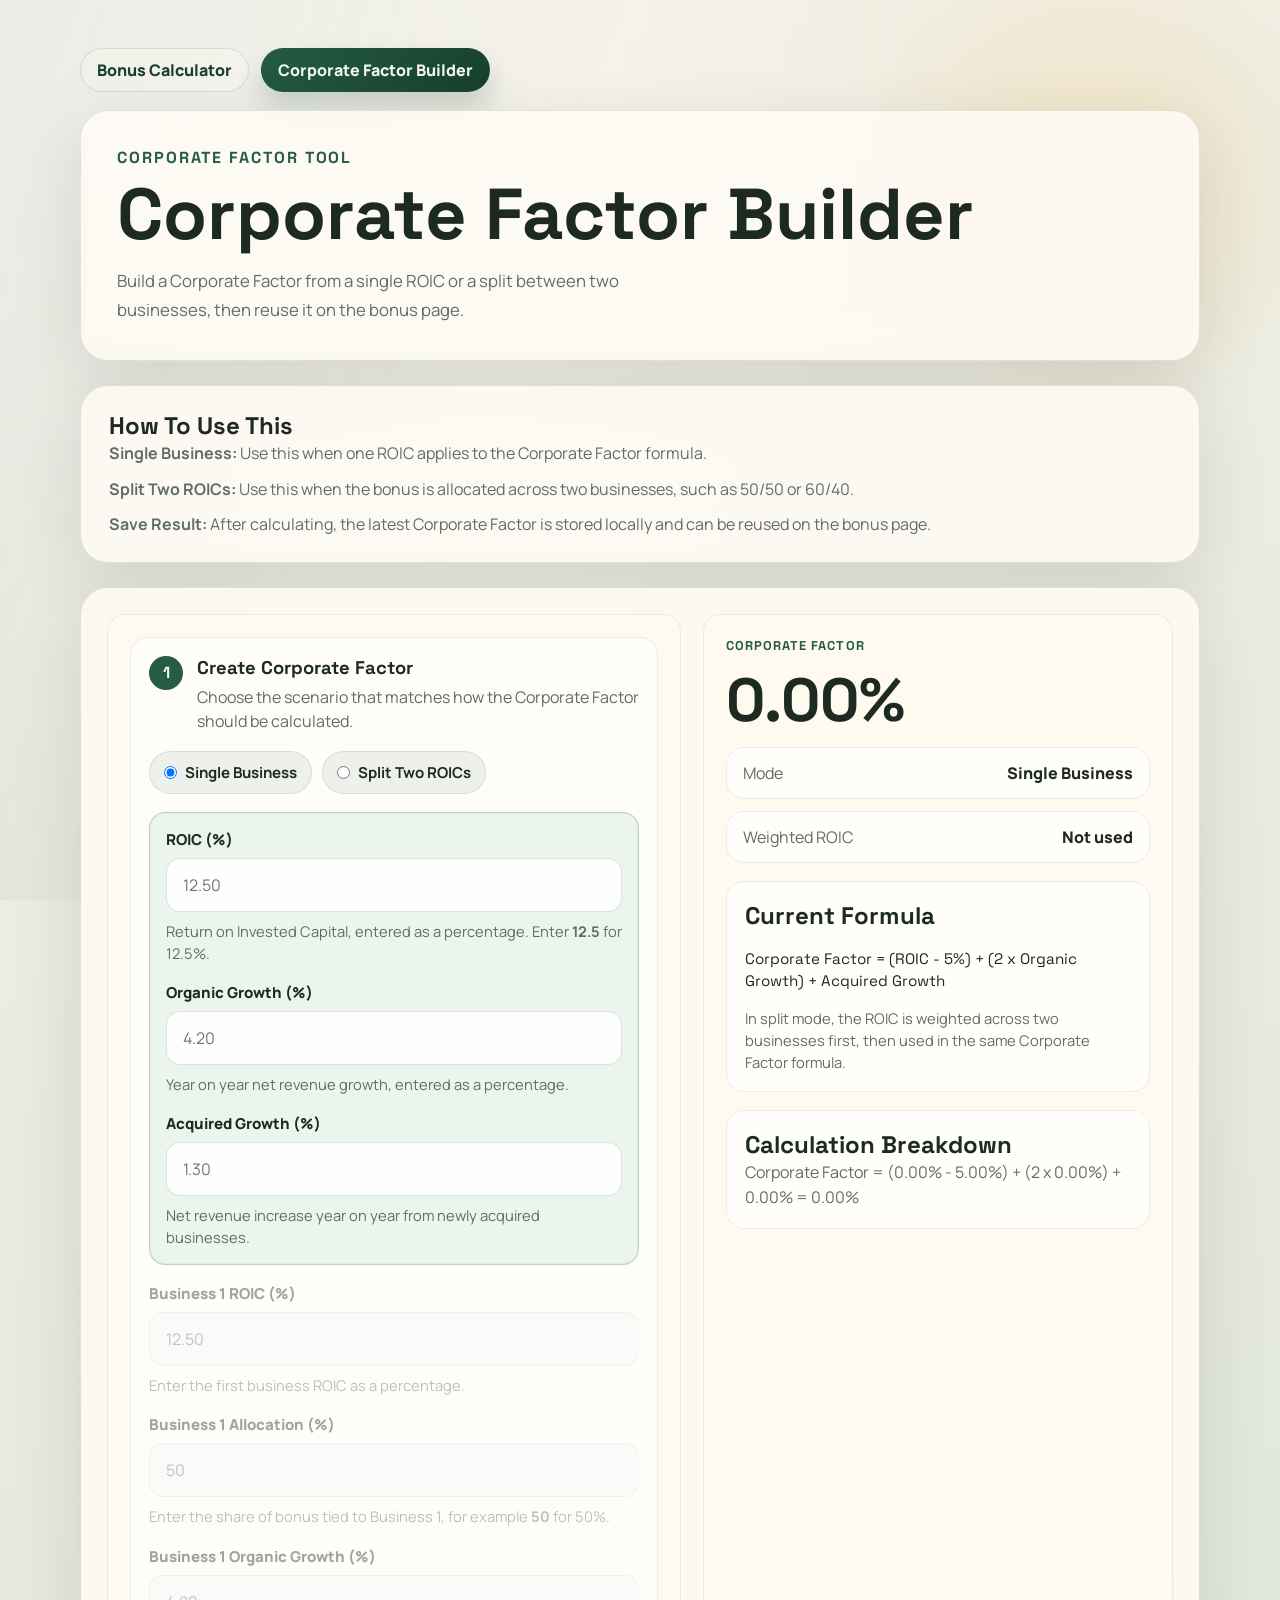
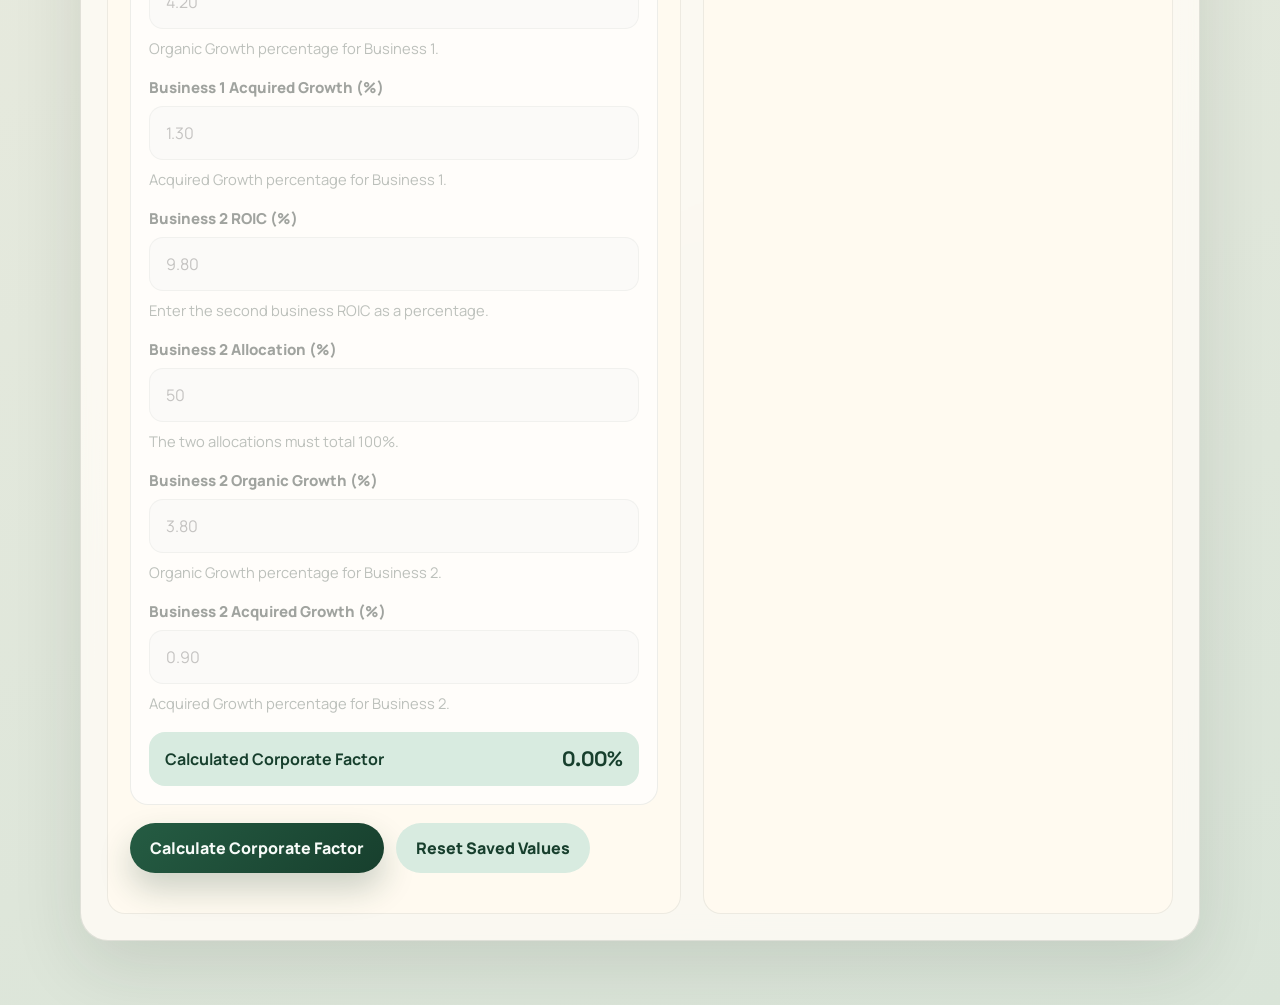
==== corporate-factor.html @ df1e3232 "Split bonus and Corporate Factor workflows" ====
<!DOCTYPE html>
<html lang="en">
<head>
  <meta charset="UTF-8">
  <meta name="viewport" content="width=device-width, initial-scale=1.0">
  <title>Corporate Factor Builder</title>
  <link rel="preconnect" href="https://fonts.googleapis.com">
  <link rel="preconnect" href="https://fonts.gstatic.com" crossorigin>
  <link href="https://fonts.googleapis.com/css2?family=Manrope:wght@400;500;700;800&family=Space+Grotesk:wght@500;700&display=swap" rel="stylesheet">
  <link rel="stylesheet" href="styles.css">
</head>
<body>
  <main class="page-shell">
    <nav class="page-nav" aria-label="Primary">
      <a class="nav-pill" href="index.html">Bonus Calculator</a>
      <a class="nav-pill is-current" href="corporate-factor.html">Corporate Factor Builder</a>
    </nav>

    <section class="hero-card">
      <p class="eyebrow">Corporate Factor Tool</p>
      <h1>Corporate Factor Builder</h1>
      <p class="hero-copy">
        Build a Corporate Factor from a single ROIC or a split between two businesses, then reuse it on the bonus page.
      </p>
    </section>

    <section class="info-card">
      <h2>How To Use This</h2>
      <p><strong>Single Business:</strong> Use this when one ROIC applies to the Corporate Factor formula.</p>
      <p><strong>Split Two ROICs:</strong> Use this when the bonus is allocated across two businesses, such as 50/50 or 60/40.</p>
      <p><strong>Save Result:</strong> After calculating, the latest Corporate Factor is stored locally and can be reused on the bonus page.</p>
    </section>

    <section class="calculator-card">
      <div class="grid single-focus">
        <form id="cf-form" class="input-panel" novalidate>
          <section class="step-card">
            <div class="step-heading">
              <span class="step-number">1</span>
              <div>
                <h2>Create Corporate Factor</h2>
                <p class="step-copy">Choose the scenario that matches how the Corporate Factor should be calculated.</p>
              </div>
            </div>

            <div class="mode-switch" role="radiogroup" aria-label="Corporate Factor builder mode">
              <label class="mode-option">
                <input type="radio" name="cfMode" value="single" checked>
                <span>Single Business</span>
              </label>
              <label class="mode-option">
                <input type="radio" name="cfMode" value="split">
                <span>Split Two ROICs</span>
              </label>
            </div>

            <div id="single-cf-fields" class="mode-panel is-active is-highlighted">
              <div class="field-group">
                <label for="roic">ROIC (%)</label>
                <input id="roic" name="roic" type="number" step="0.01" inputmode="decimal" placeholder="12.50">
                <p class="hint">Return on Invested Capital, entered as a percentage. Enter <strong>12.5</strong> for 12.5%.</p>
              </div>

              <div class="field-group">
                <label for="organicGrowth">Organic Growth (%)</label>
                <input id="organicGrowth" name="organicGrowth" type="number" step="0.01" inputmode="decimal" placeholder="4.20">
                <p class="hint">Year on year net revenue growth, entered as a percentage.</p>
              </div>

              <div class="field-group">
                <label for="acquiredGrowth">Acquired Growth (%)</label>
                <input id="acquiredGrowth" name="acquiredGrowth" type="number" step="0.01" inputmode="decimal" placeholder="1.30">
                <p class="hint">Net revenue increase year on year from newly acquired businesses.</p>
              </div>
            </div>

            <div id="split-cf-fields" class="mode-panel is-inactive">
              <div class="field-group">
                <label for="businessOneRoic">Business 1 ROIC (%)</label>
                <input id="businessOneRoic" name="businessOneRoic" type="number" step="0.01" inputmode="decimal" placeholder="12.50" disabled>
                <p class="hint">Enter the first business ROIC as a percentage.</p>
              </div>

              <div class="field-group">
                <label for="businessOneWeight">Business 1 Allocation (%)</label>
                <input id="businessOneWeight" name="businessOneWeight" type="number" step="0.01" inputmode="decimal" placeholder="50" disabled>
                <p class="hint">Enter the share of bonus tied to Business 1, for example <strong>50</strong> for 50%.</p>
              </div>

              <div class="field-group">
                <label for="businessOneOrganicGrowth">Business 1 Organic Growth (%)</label>
                <input id="businessOneOrganicGrowth" name="businessOneOrganicGrowth" type="number" step="0.01" inputmode="decimal" placeholder="4.20" disabled>
                <p class="hint">Organic Growth percentage for Business 1.</p>
              </div>

              <div class="field-group">
                <label for="businessOneAcquiredGrowth">Business 1 Acquired Growth (%)</label>
                <input id="businessOneAcquiredGrowth" name="businessOneAcquiredGrowth" type="number" step="0.01" inputmode="decimal" placeholder="1.30" disabled>
                <p class="hint">Acquired Growth percentage for Business 1.</p>
              </div>

              <div class="field-group">
                <label for="businessTwoRoic">Business 2 ROIC (%)</label>
                <input id="businessTwoRoic" name="businessTwoRoic" type="number" step="0.01" inputmode="decimal" placeholder="9.80" disabled>
                <p class="hint">Enter the second business ROIC as a percentage.</p>
              </div>

              <div class="field-group">
                <label for="businessTwoWeight">Business 2 Allocation (%)</label>
                <input id="businessTwoWeight" name="businessTwoWeight" type="number" step="0.01" inputmode="decimal" placeholder="50" disabled>
                <p class="hint">The two allocations must total 100%.</p>
              </div>

              <div class="field-group">
                <label for="businessTwoOrganicGrowth">Business 2 Organic Growth (%)</label>
                <input id="businessTwoOrganicGrowth" name="businessTwoOrganicGrowth" type="number" step="0.01" inputmode="decimal" placeholder="3.80" disabled>
                <p class="hint">Organic Growth percentage for Business 2.</p>
              </div>

              <div class="field-group">
                <label for="businessTwoAcquiredGrowth">Business 2 Acquired Growth (%)</label>
                <input id="businessTwoAcquiredGrowth" name="businessTwoAcquiredGrowth" type="number" step="0.01" inputmode="decimal" placeholder="0.90" disabled>
                <p class="hint">Acquired Growth percentage for Business 2.</p>
              </div>
            </div>

            <div class="inline-result">
              <span class="inline-result-label">Calculated Corporate Factor</span>
              <strong id="cf-top-display" class="inline-result-value">0.00%</strong>
            </div>
          </section>

          <div class="button-row">
            <button type="submit" class="primary-button">Calculate Corporate Factor</button>
            <button type="button" id="reset-button" class="secondary-button">Reset Saved Values</button>
          </div>

          <p id="form-message" class="form-message" aria-live="polite"></p>
        </form>

        <aside class="results-panel" aria-live="polite">
          <div class="result-label">Corporate Factor</div>
          <div id="cf-result" class="result-value">0.00%</div>

          <dl class="result-breakdown">
            <div>
              <dt>Mode</dt>
              <dd id="mode-display">Single Business</dd>
            </div>
            <div>
              <dt>Weighted ROIC</dt>
              <dd id="weighted-roic-display">0.00%</dd>
            </div>
          </dl>

          <div class="formula-card">
            <h2>Current Formula</h2>
            <p><code>Corporate Factor = (ROIC - 5%) + (2 x Organic Growth) + Acquired Growth</code></p>
            <p class="formula-note">
              In split mode, the ROIC is weighted across two businesses first, then used in the same Corporate Factor formula.
            </p>
          </div>

          <div class="breakdown-card">
            <h2>Calculation Breakdown</h2>
            <p id="corporate-breakdown" class="breakdown-line">Corporate Factor = (0.00% - 5.00%) + (2 x 0.00%) + 0.00% = -5.00%</p>
          </div>
        </aside>
      </div>
    </section>
  </main>

  <script src="corporate-factor.js"></script>
</body>
</html>
---- styles.css ----
:root {
  --bg-top: #f4efe3;
  --bg-bottom: #d9e4d8;
  --surface: rgba(255, 252, 246, 0.84);
  --surface-strong: rgba(255, 250, 241, 0.96);
  --border: rgba(35, 52, 39, 0.12);
  --text: #1d2a22;
  --muted: #5f6e64;
  --accent: #255c43;
  --accent-strong: #173f2d;
  --accent-soft: #d8ebe0;
  --shadow: 0 24px 70px rgba(29, 42, 34, 0.12);
  --radius-large: 28px;
  --radius-medium: 18px;
}

* {
  box-sizing: border-box;
}

body {
  margin: 0;
  min-height: 100vh;
  font-family: "Manrope", sans-serif;
  color: var(--text);
  background:
    radial-gradient(circle at top left, rgba(255, 255, 255, 0.7), transparent 32%),
    linear-gradient(160deg, var(--bg-top), var(--bg-bottom));
}

body::before {
  content: "";
  position: fixed;
  inset: 0;
  pointer-events: none;
  background:
    linear-gradient(110deg, rgba(37, 92, 67, 0.08), transparent 40%),
    radial-gradient(circle at 85% 20%, rgba(245, 190, 92, 0.22), transparent 18%);
}

.page-shell {
  max-width: 1160px;
  margin: 0 auto;
  padding: 48px 20px 64px;
}

.page-nav {
  display: flex;
  flex-wrap: wrap;
  gap: 12px;
  margin-bottom: 18px;
}

.nav-pill {
  display: inline-flex;
  align-items: center;
  justify-content: center;
  min-height: 42px;
  padding: 10px 16px;
  border-radius: 999px;
  border: 1px solid rgba(37, 92, 67, 0.14);
  background: rgba(255, 252, 246, 0.72);
  color: var(--accent-strong);
  text-decoration: none;
  font-weight: 800;
  transition: transform 160ms ease, background 160ms ease, box-shadow 160ms ease;
}

.nav-pill:hover {
  transform: translateY(-1px);
}

.nav-pill.is-current {
  background: linear-gradient(135deg, var(--accent), var(--accent-strong));
  color: #f7fbf8;
  box-shadow: 0 16px 28px rgba(23, 63, 45, 0.18);
}

.hero-card,
.info-card,
.calculator-card {
  backdrop-filter: blur(20px);
  background: var(--surface);
  border: 1px solid var(--border);
  border-radius: var(--radius-large);
  box-shadow: var(--shadow);
}

.hero-card {
  padding: 36px;
  margin-bottom: 24px;
}

.info-card {
  padding: 24px 28px;
  margin-bottom: 24px;
}

.info-card p {
  margin: 0 0 10px;
  line-height: 1.6;
  color: var(--muted);
}

.info-card p:last-child {
  margin-bottom: 0;
}

.eyebrow {
  margin: 0 0 12px;
  font-family: "Space Grotesk", sans-serif;
  font-weight: 700;
  letter-spacing: 0.12em;
  text-transform: uppercase;
  color: var(--accent);
}

h1,
h2 {
  margin: 0;
  font-family: "Space Grotesk", sans-serif;
}

h1 {
  max-width: none;
  font-size: clamp(2.4rem, 6vw, 4.5rem);
  line-height: 0.96;
  white-space: nowrap;
}

.hero-copy {
  max-width: 58ch;
  margin: 18px 0 0;
  font-size: 1.05rem;
  line-height: 1.7;
  color: var(--muted);
}

.calculator-card {
  padding: 26px;
}

.grid {
  display: grid;
  grid-template-columns: minmax(320px, 1.15fr) minmax(280px, 0.85fr);
  gap: 22px;
}

.grid.single-focus {
  grid-template-columns: minmax(360px, 1.1fr) minmax(300px, 0.9fr);
}

.input-panel,
.results-panel {
  background: var(--surface-strong);
  border: 1px solid rgba(35, 52, 39, 0.08);
  border-radius: var(--radius-medium);
  padding: 22px;
}

.input-panel {
  display: grid;
  gap: 18px;
}

.step-card {
  display: grid;
  gap: 18px;
  padding: 18px;
  border-radius: 18px;
  border: 1px solid rgba(35, 52, 39, 0.08);
  background: rgba(255, 255, 255, 0.66);
}

.step-heading {
  display: flex;
  gap: 14px;
  align-items: flex-start;
}

.step-heading h2 {
  font-size: 1.15rem;
  margin-bottom: 6px;
}

.step-copy {
  margin: 0;
  color: var(--muted);
  line-height: 1.5;
}

.step-number {
  display: inline-flex;
  width: 34px;
  height: 34px;
  align-items: center;
  justify-content: center;
  border-radius: 999px;
  background: var(--accent);
  color: #f7fbf8;
  font-family: "Space Grotesk", sans-serif;
  font-weight: 700;
  flex: 0 0 auto;
}

.mode-switch {
  display: flex;
  flex-wrap: wrap;
  gap: 10px;
}

.mode-option {
  display: inline-flex;
  align-items: center;
  gap: 8px;
  padding: 10px 14px;
  border-radius: 999px;
  background: rgba(37, 92, 67, 0.08);
  border: 1px solid rgba(37, 92, 67, 0.12);
  cursor: pointer;
  font-weight: 700;
}

.mode-option input {
  width: auto;
  margin: 0;
}

.mode-panel {
  display: grid;
  gap: 18px;
  transition: opacity 160ms ease, filter 160ms ease, transform 160ms ease;
}

.mode-panel.is-inactive {
  opacity: 0.42;
  filter: grayscale(0.18);
}

.mode-panel.is-active {
  opacity: 1;
}

.mode-panel.is-highlighted {
  padding: 16px;
  border-radius: 16px;
  border: 1px solid rgba(37, 92, 67, 0.22);
  background: rgba(216, 235, 224, 0.52);
  box-shadow: inset 0 0 0 1px rgba(37, 92, 67, 0.06);
}

.field-group {
  display: grid;
  gap: 8px;
}

.mode-panel.is-inactive input {
  background: rgba(245, 245, 245, 0.92);
  border-color: rgba(95, 110, 100, 0.16);
  color: rgba(29, 42, 34, 0.58);
}

label {
  font-weight: 800;
  font-size: 0.94rem;
}

input {
  width: 100%;
  padding: 15px 16px;
  border-radius: 14px;
  border: 1px solid rgba(37, 92, 67, 0.16);
  background: rgba(255, 255, 255, 0.88);
  font: inherit;
  color: var(--text);
  transition: border-color 160ms ease, transform 160ms ease, box-shadow 160ms ease;
}

input:focus {
  outline: none;
  border-color: rgba(37, 92, 67, 0.72);
  box-shadow: 0 0 0 4px rgba(37, 92, 67, 0.12);
  transform: translateY(-1px);
}

.hint,
.formula-note,
.form-message {
  margin: 0;
  color: var(--muted);
  font-size: 0.92rem;
  line-height: 1.5;
}

.button-row {
  display: flex;
  flex-wrap: wrap;
  gap: 12px;
}

.inline-result {
  display: flex;
  justify-content: space-between;
  align-items: center;
  gap: 16px;
  padding: 14px 16px;
  border-radius: 16px;
  background: var(--accent-soft);
}

.inline-result-label {
  color: var(--accent-strong);
  font-weight: 700;
}

.inline-result-value {
  font-family: "Space Grotesk", sans-serif;
  font-size: 1.3rem;
  color: var(--accent-strong);
}

button {
  border: 0;
  border-radius: 999px;
  padding: 14px 20px;
  font: inherit;
  font-weight: 800;
  cursor: pointer;
  transition: transform 160ms ease, box-shadow 160ms ease, background 160ms ease;
}

button:hover {
  transform: translateY(-1px);
}

.primary-button {
  background: linear-gradient(135deg, var(--accent), var(--accent-strong));
  color: #f7fbf8;
  box-shadow: 0 16px 32px rgba(23, 63, 45, 0.22);
}

.secondary-button {
  background: var(--accent-soft);
  color: var(--accent-strong);
}

.results-panel {
  display: grid;
  align-content: start;
  gap: 18px;
}

.result-label {
  font-family: "Space Grotesk", sans-serif;
  font-weight: 700;
  letter-spacing: 0.08em;
  text-transform: uppercase;
  color: var(--accent);
  font-size: 0.8rem;
}

.result-value {
  font-family: "Space Grotesk", sans-serif;
  font-size: clamp(2.4rem, 5vw, 3.8rem);
  font-weight: 700;
  line-height: 0.94;
}

.result-breakdown {
  display: grid;
  gap: 12px;
  margin: 0;
}

.result-breakdown div,
.formula-card,
.breakdown-card,
.explanation-card {
  border-radius: 18px;
  border: 1px solid rgba(35, 52, 39, 0.08);
  background: rgba(255, 255, 255, 0.75);
}

.result-breakdown div {
  display: flex;
  justify-content: space-between;
  gap: 16px;
  padding: 14px 16px;
}

.result-breakdown dt,
.result-breakdown dd {
  margin: 0;
}

.result-breakdown dt {
  color: var(--muted);
}

.result-breakdown dd {
  font-weight: 800;
}

.formula-card,
.breakdown-card,
.explanation-card {
  padding: 18px;
}

.breakdown-line,
.explanation-card p {
  margin: 0 0 10px;
  line-height: 1.55;
  color: var(--muted);
}

.breakdown-line:last-child,
.explanation-card p:last-child {
  margin-bottom: 0;
}

code {
  font-family: "Space Grotesk", sans-serif;
  font-size: 0.95rem;
}

@media (max-width: 860px) {
  .page-shell {
    padding: 24px 16px 40px;
  }

  .hero-card,
  .info-card,
  .calculator-card {
    border-radius: 22px;
  }

  .hero-card,
  .info-card,
  .calculator-card,
  .input-panel,
  .results-panel {
    padding: 20px;
  }

  h1 {
    white-space: normal;
  }

  .grid {
    grid-template-columns: 1fr;
  }
}
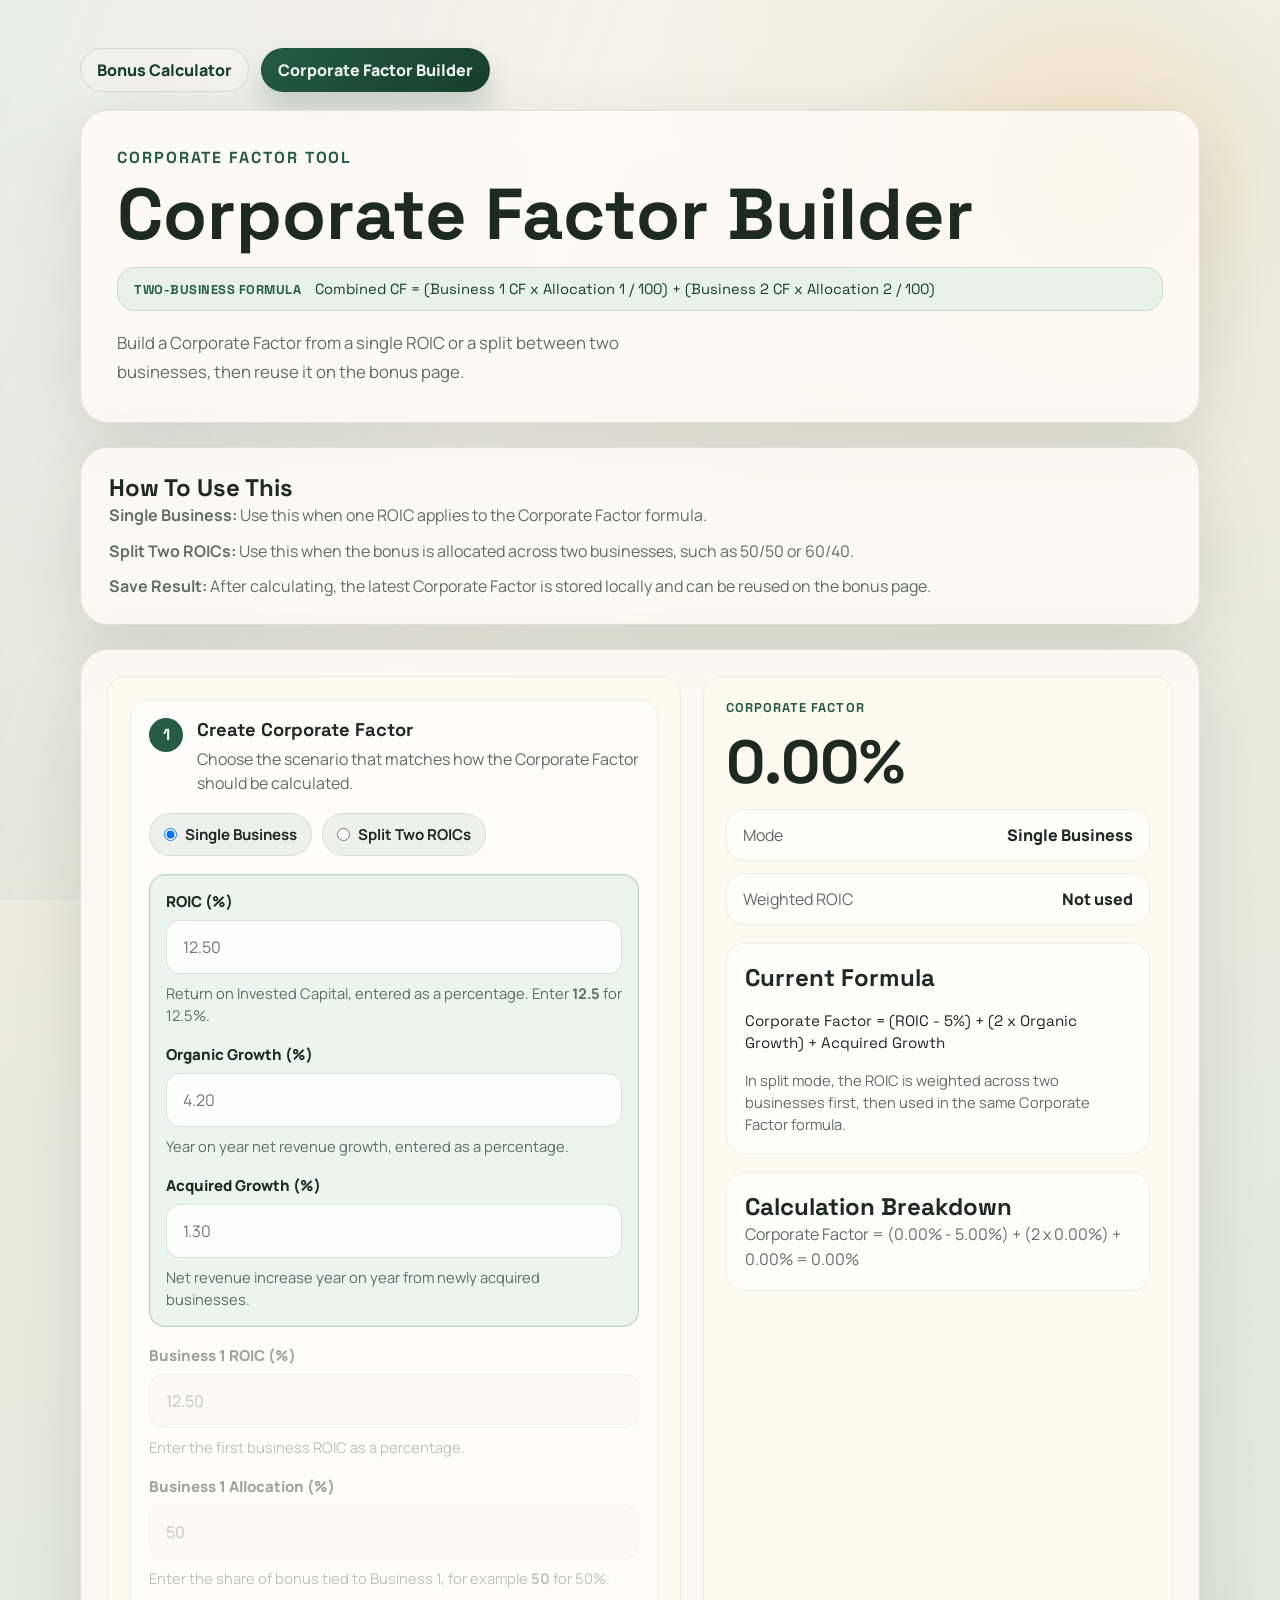
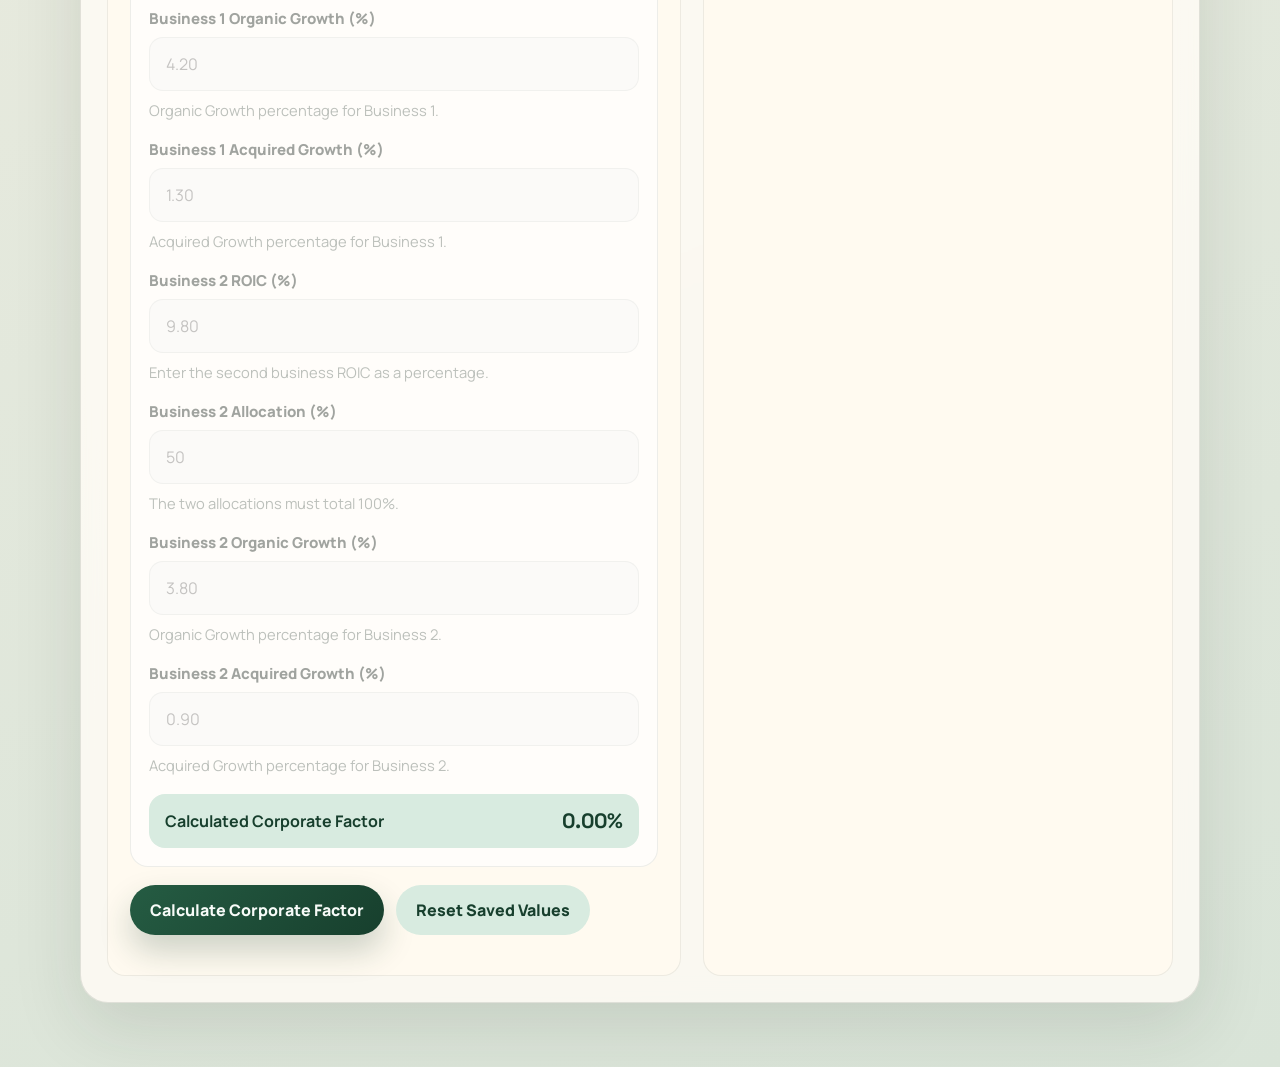
==== commit 561a9b7b: "Update hero formula bars" ====
--- a/corporate-factor.html
+++ b/corporate-factor.html
@@ -19,6 +19,10 @@
     <section class="hero-card">
       <p class="eyebrow">Corporate Factor Tool</p>
       <h1>Corporate Factor Builder</h1>
+      <div class="hero-formula-bar hero-formula-bar-wide">
+        <span class="hero-formula-label">Two-Business Formula</span>
+        <code>Combined CF = (Business 1 CF x Allocation 1 / 100) + (Business 2 CF x Allocation 2 / 100)</code>
+      </div>
       <p class="hero-copy">
         Build a Corporate Factor from a single ROIC or a split between two businesses, then reuse it on the bonus page.
       </p>
--- a/styles.css
+++ b/styles.css
@@ -91,6 +91,36 @@
   margin-bottom: 24px;
 }
 
+.hero-formula-bar {
+  display: inline-flex;
+  align-items: center;
+  flex-wrap: wrap;
+  gap: 10px 14px;
+  margin-top: 18px;
+  padding: 12px 16px;
+  border-radius: 18px;
+  background: rgba(216, 235, 224, 0.56);
+  border: 1px solid rgba(37, 92, 67, 0.14);
+}
+
+.hero-formula-bar-wide {
+  display: flex;
+}
+
+.hero-formula-label {
+  font-family: "Space Grotesk", sans-serif;
+  font-weight: 700;
+  letter-spacing: 0.04em;
+  text-transform: uppercase;
+  color: var(--accent);
+  font-size: 0.8rem;
+}
+
+.hero-formula-bar code {
+  font-size: 0.92rem;
+  color: var(--accent-strong);
+}
+
 .info-card {
   padding: 24px 28px;
   margin-bottom: 24px;
@@ -447,6 +477,11 @@
     white-space: normal;
   }
 
+  .hero-formula-bar,
+  .hero-formula-bar-wide {
+    display: flex;
+  }
+
   .grid {
     grid-template-columns: 1fr;
   }
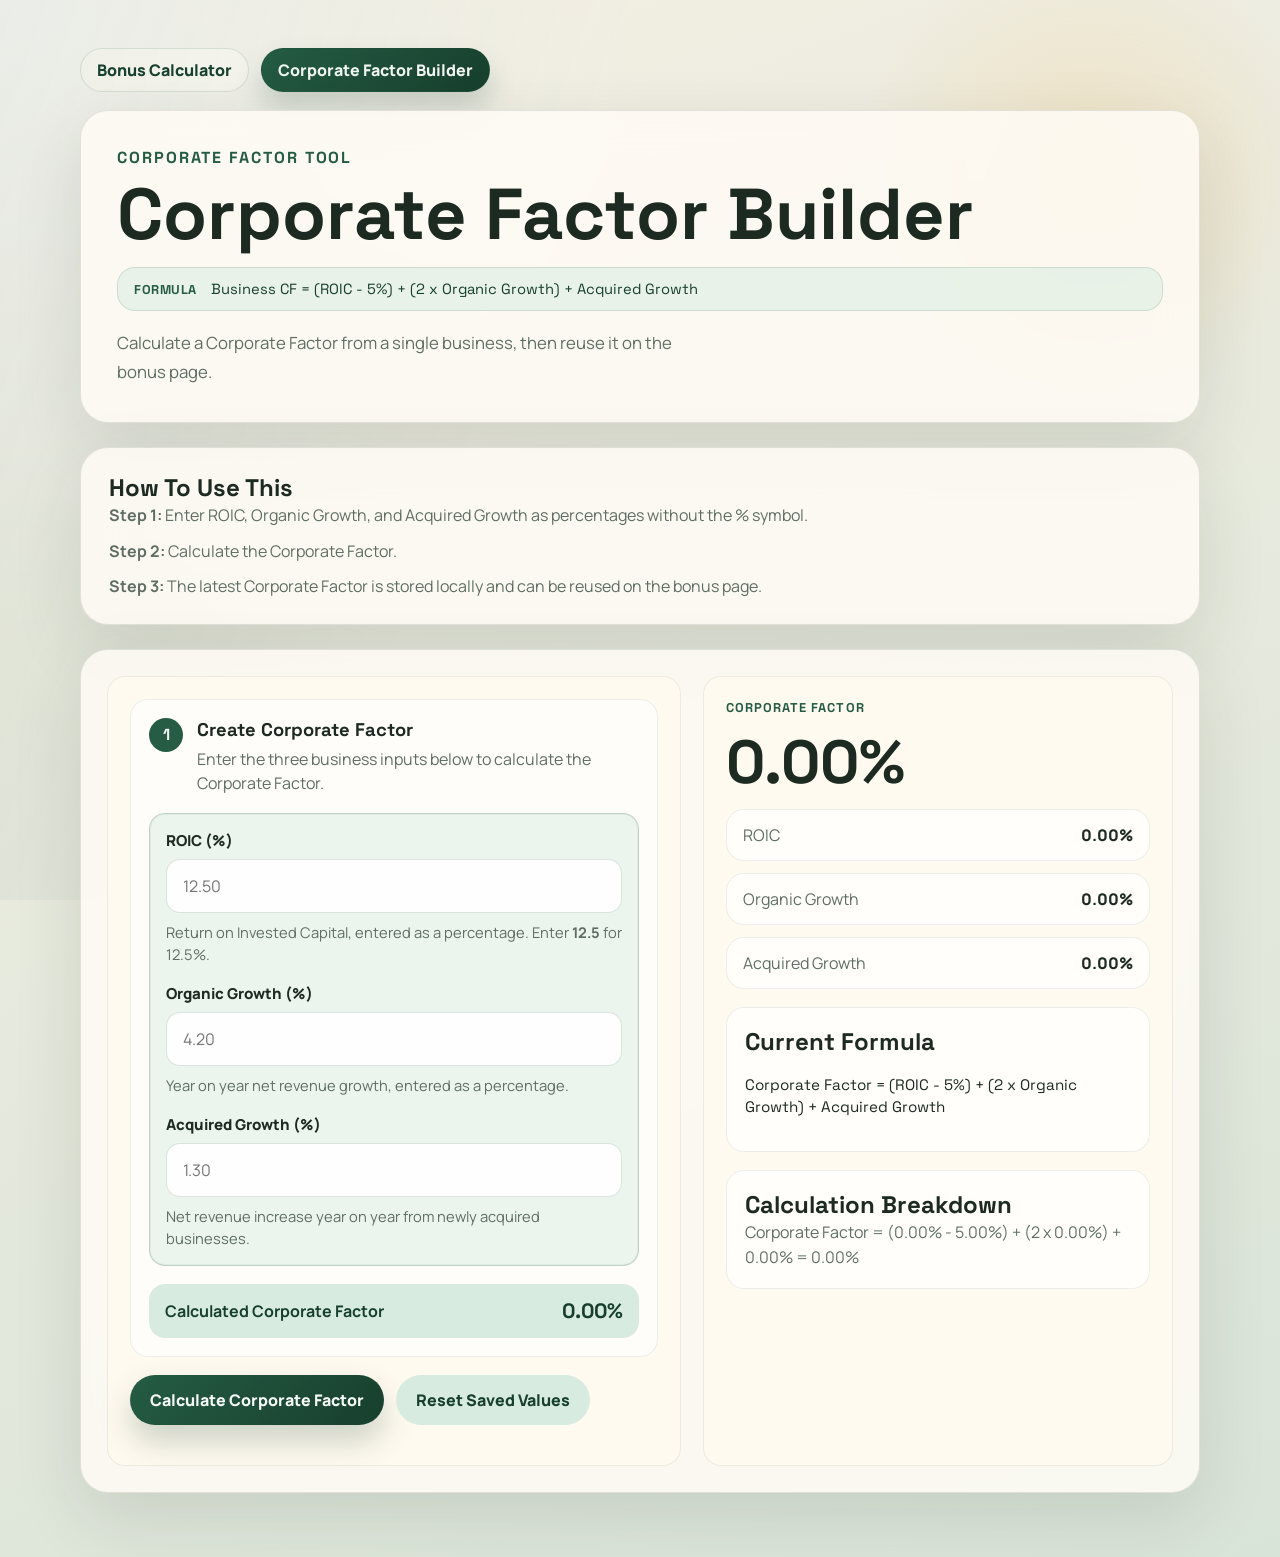
==== commit c8e6c9e2: "Simplify Corporate Factor builder to single ROIC" ====
--- a/corporate-factor.html
+++ b/corporate-factor.html
@@ -20,19 +20,19 @@
       <p class="eyebrow">Corporate Factor Tool</p>
       <h1>Corporate Factor Builder</h1>
       <div class="hero-formula-bar hero-formula-bar-wide">
-        <span class="hero-formula-label">Two-Business Formula</span>
-        <code>Combined CF = (Business 1 CF x Allocation 1 / 100) + (Business 2 CF x Allocation 2 / 100)</code>
+        <span class="hero-formula-label">Formula</span>
+        <code>Business CF = (ROIC - 5%) + (2 x Organic Growth) + Acquired Growth</code>
       </div>
       <p class="hero-copy">
-        Build a Corporate Factor from a single ROIC or a split between two businesses, then reuse it on the bonus page.
+        Calculate a Corporate Factor from a single business, then reuse it on the bonus page.
       </p>
     </section>
 
     <section class="info-card">
       <h2>How To Use This</h2>
-      <p><strong>Single Business:</strong> Use this when one ROIC applies to the Corporate Factor formula.</p>
-      <p><strong>Split Two ROICs:</strong> Use this when the bonus is allocated across two businesses, such as 50/50 or 60/40.</p>
-      <p><strong>Save Result:</strong> After calculating, the latest Corporate Factor is stored locally and can be reused on the bonus page.</p>
+      <p><strong>Step 1:</strong> Enter ROIC, Organic Growth, and Acquired Growth as percentages without the % symbol.</p>
+      <p><strong>Step 2:</strong> Calculate the Corporate Factor.</p>
+      <p><strong>Step 3:</strong> The latest Corporate Factor is stored locally and can be reused on the bonus page.</p>
     </section>
 
     <section class="calculator-card">
@@ -43,88 +43,27 @@
               <span class="step-number">1</span>
               <div>
                 <h2>Create Corporate Factor</h2>
-                <p class="step-copy">Choose the scenario that matches how the Corporate Factor should be calculated.</p>
+                <p class="step-copy">Enter the three business inputs below to calculate the Corporate Factor.</p>
               </div>
-            </div>
-
-            <div class="mode-switch" role="radiogroup" aria-label="Corporate Factor builder mode">
-              <label class="mode-option">
-                <input type="radio" name="cfMode" value="single" checked>
-                <span>Single Business</span>
-              </label>
-              <label class="mode-option">
-                <input type="radio" name="cfMode" value="split">
-                <span>Split Two ROICs</span>
-              </label>
             </div>
 
             <div id="single-cf-fields" class="mode-panel is-active is-highlighted">
               <div class="field-group">
                 <label for="roic">ROIC (%)</label>
-                <input id="roic" name="roic" type="number" step="0.01" inputmode="decimal" placeholder="12.50">
+                <input id="roic" name="roic" type="number" step="0.01" inputmode="decimal" placeholder="12.50" required>
                 <p class="hint">Return on Invested Capital, entered as a percentage. Enter <strong>12.5</strong> for 12.5%.</p>
               </div>
 
               <div class="field-group">
                 <label for="organicGrowth">Organic Growth (%)</label>
-                <input id="organicGrowth" name="organicGrowth" type="number" step="0.01" inputmode="decimal" placeholder="4.20">
+                <input id="organicGrowth" name="organicGrowth" type="number" step="0.01" inputmode="decimal" placeholder="4.20" required>
                 <p class="hint">Year on year net revenue growth, entered as a percentage.</p>
               </div>
 
               <div class="field-group">
                 <label for="acquiredGrowth">Acquired Growth (%)</label>
-                <input id="acquiredGrowth" name="acquiredGrowth" type="number" step="0.01" inputmode="decimal" placeholder="1.30">
+                <input id="acquiredGrowth" name="acquiredGrowth" type="number" step="0.01" inputmode="decimal" placeholder="1.30" required>
                 <p class="hint">Net revenue increase year on year from newly acquired businesses.</p>
-              </div>
-            </div>
-
-            <div id="split-cf-fields" class="mode-panel is-inactive">
-              <div class="field-group">
-                <label for="businessOneRoic">Business 1 ROIC (%)</label>
-                <input id="businessOneRoic" name="businessOneRoic" type="number" step="0.01" inputmode="decimal" placeholder="12.50" disabled>
-                <p class="hint">Enter the first business ROIC as a percentage.</p>
-              </div>
-
-              <div class="field-group">
-                <label for="businessOneWeight">Business 1 Allocation (%)</label>
-                <input id="businessOneWeight" name="businessOneWeight" type="number" step="0.01" inputmode="decimal" placeholder="50" disabled>
-                <p class="hint">Enter the share of bonus tied to Business 1, for example <strong>50</strong> for 50%.</p>
-              </div>
-
-              <div class="field-group">
-                <label for="businessOneOrganicGrowth">Business 1 Organic Growth (%)</label>
-                <input id="businessOneOrganicGrowth" name="businessOneOrganicGrowth" type="number" step="0.01" inputmode="decimal" placeholder="4.20" disabled>
-                <p class="hint">Organic Growth percentage for Business 1.</p>
-              </div>
-
-              <div class="field-group">
-                <label for="businessOneAcquiredGrowth">Business 1 Acquired Growth (%)</label>
-                <input id="businessOneAcquiredGrowth" name="businessOneAcquiredGrowth" type="number" step="0.01" inputmode="decimal" placeholder="1.30" disabled>
-                <p class="hint">Acquired Growth percentage for Business 1.</p>
-              </div>
-
-              <div class="field-group">
-                <label for="businessTwoRoic">Business 2 ROIC (%)</label>
-                <input id="businessTwoRoic" name="businessTwoRoic" type="number" step="0.01" inputmode="decimal" placeholder="9.80" disabled>
-                <p class="hint">Enter the second business ROIC as a percentage.</p>
-              </div>
-
-              <div class="field-group">
-                <label for="businessTwoWeight">Business 2 Allocation (%)</label>
-                <input id="businessTwoWeight" name="businessTwoWeight" type="number" step="0.01" inputmode="decimal" placeholder="50" disabled>
-                <p class="hint">The two allocations must total 100%.</p>
-              </div>
-
-              <div class="field-group">
-                <label for="businessTwoOrganicGrowth">Business 2 Organic Growth (%)</label>
-                <input id="businessTwoOrganicGrowth" name="businessTwoOrganicGrowth" type="number" step="0.01" inputmode="decimal" placeholder="3.80" disabled>
-                <p class="hint">Organic Growth percentage for Business 2.</p>
-              </div>
-
-              <div class="field-group">
-                <label for="businessTwoAcquiredGrowth">Business 2 Acquired Growth (%)</label>
-                <input id="businessTwoAcquiredGrowth" name="businessTwoAcquiredGrowth" type="number" step="0.01" inputmode="decimal" placeholder="0.90" disabled>
-                <p class="hint">Acquired Growth percentage for Business 2.</p>
               </div>
             </div>
 
@@ -148,21 +87,22 @@
 
           <dl class="result-breakdown">
             <div>
-              <dt>Mode</dt>
-              <dd id="mode-display">Single Business</dd>
+              <dt>ROIC</dt>
+              <dd id="roic-display">0.00%</dd>
             </div>
             <div>
-              <dt>Weighted ROIC</dt>
-              <dd id="weighted-roic-display">0.00%</dd>
+              <dt>Organic Growth</dt>
+              <dd id="organic-growth-display">0.00%</dd>
+            </div>
+            <div>
+              <dt>Acquired Growth</dt>
+              <dd id="acquired-growth-display">0.00%</dd>
             </div>
           </dl>
 
           <div class="formula-card">
             <h2>Current Formula</h2>
             <p><code>Corporate Factor = (ROIC - 5%) + (2 x Organic Growth) + Acquired Growth</code></p>
-            <p class="formula-note">
-              In split mode, the ROIC is weighted across two businesses first, then used in the same Corporate Factor formula.
-            </p>
           </div>
 
           <div class="breakdown-card">
